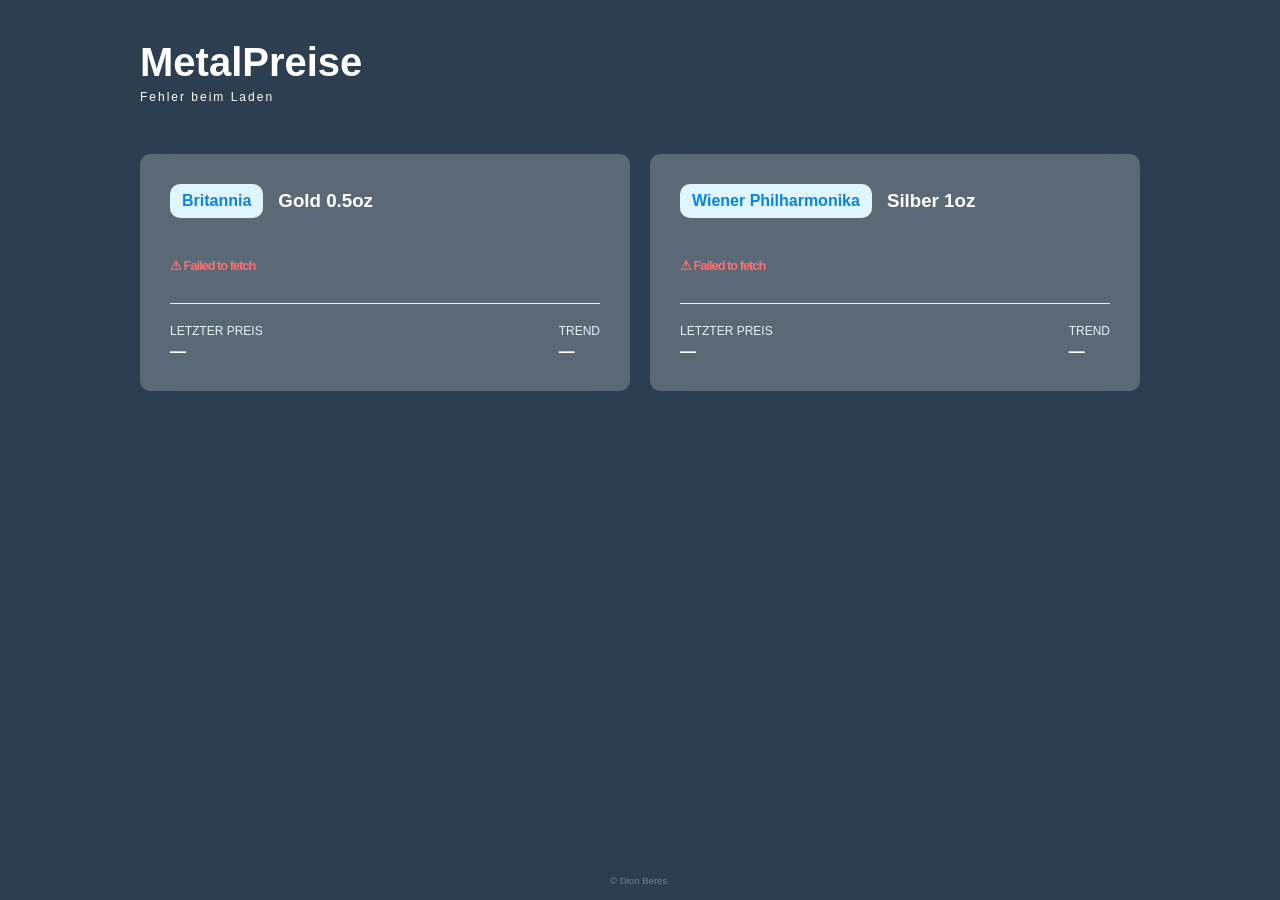
==== index.html @ 94a36470 "Fix HTML encoding issues in index.html" ====
<!DOCTYPE html>
<html lang="de">
<head>
    <meta charset="UTF-8">
    <meta name="viewport" content="width=device-width, initial-scale=1.0">
    <title>MetalPreise</title>
    <link rel="icon" type="image/png" href="assets/ico.png">
    <link rel="shortcut icon" href="assets/ico.png">
    <link rel="apple-touch-icon" href="assets/ico.png">
    <link rel="stylesheet" href="static/style.css">
</head>

<body>
    <div class="container">
        <header>
            <h1>MetalPreise</h1>
            <p class="last-updated" id="lastUpdated">API loading</p>
        </header>

        <div class="price-grid">
            <!-- Gold Card -->
            <div class="card">
                <div class="card-header">
                    <span class="symbol">Britannia</span>
                    <h3>Gold 0.5oz</h3>
                </div>
                <div class="price-main loading" id="goldPrice">
                    <span class="spinner"></span> Load..
                </div>
                <div class="stats">
                    <div class="stat-item">
                        <label>Letzter Preis</label>
                        <span id="goldAlt">—</span>
                    </div>
                    <div class="stat-item">
                        <label>Trend</label>
                        <span class="trend flat" id="goldTrend">—</span>
                    </div>
                </div>
            </div>

            <!-- Silver Card -->
            <div class="card">
                <div class="card-header">
                    <span class="symbol">Wiener Philharmonika</span>
                    <h3>Silber 1oz</h3>
                </div>
                <div class="price-main loading" id="silverPrice">
                    <span class="spinner"></span> …
                </div>
                <div class="stats">
                    <div class="stat-item">
                        <label>Letzter Preis</label>
                        <span id="silverAlt">—</span>
                    </div>
                    <div class="stat-item">
                        <label>Trend</label>
                        <span class="trend flat" id="silverTrend">—</span>
                    </div>
                </div>
            </div>
        </div>

    

        <footer class="footer" style="height: 10px;">
            <p style="font-size: 0.6rem;">© Dion Beres.</p>   <!-- Fürs Ego -->
        </footer>
    </div>
    <script>
        const API_KEY   = 'goldapi-dgj5smljlfodt-io';
        const CACHE_KEY = 'metalpreise_cache';
        const CACHE_TTL = 8 * 60 * 60 * 1000; // 8 stunden damit api nd abkackt

        const fmt = n => n.toLocaleString('de-DE', { minimumFractionDigits: 2, maximumFractionDigits: 2 }) + ' €';

        function trendInfo(change) {
            if (change > 0.005)  return { label: `▲ ${fmt(change)}`, cls: 'up' };
            if (change < -0.005) return { label: `▼ ${fmt(Math.abs(change))}`, cls: 'down' };
            return { label: '— stabil', cls: 'flat' };
        }

        function setPrice(id, value) {
            const el = document.getElementById(id);
            el.classList.remove('loading');
            el.innerHTML = `<span class="fade-in">${value}</span>`;
        }

        function setTrend(id, change) {
            const t = trendInfo(change);
            const el = document.getElementById(id);
            el.textContent = t.label;
            el.className = `trend ${t.cls}`;
        }

        function getCache() {
            try {
                const raw = localStorage.getItem(CACHE_KEY);
                if (!raw) return null;
                const d = JSON.parse(raw);
                if (Date.now() - d.timestamp < CACHE_TTL) return d;
            } catch {}
            return null;
        }

        function setCache(gold, silver) {
            try {
                const prev = getCache();
                localStorage.setItem(CACHE_KEY, JSON.stringify({
                    gold, silver,
                    prevGold:   prev?.gold   ?? gold,
                    prevSilver: prev?.silver ?? silver,
                    timestamp: Date.now()
                }));
            } catch {}
        }

        async function fetchSpot(metal) {
            const url = `https://corsproxy.io/?url=${encodeURIComponent('https://www.goldapi.io/api/' + metal + '/EUR')}`;
            const r = await fetch(url, { headers: { 'x-access-token': API_KEY } });
            if (!r.ok) throw new Error(`HTTP ${r.status}`);
            const d = await r.json();
            if (!d.price) throw new Error('Kein Preis erhalten');
            return d.price;
        }

        function randInt(min, max) {
        return Math.floor(Math.random() * (max - min + 1)) + min;
        }

        function renderData(goldSpot, silverSpot, prevGold, prevSilver, ts) {
            const goldFinal   = goldSpot   * 0.5 * 1.0;
            const silverFinal = silverSpot * 1.25;
            const prevGoldF   = prevGold   * 0.5 * 1.0 - randInt(-3, 2) * Math.random();
            const prevSilverF = prevSilver * 1.25- randInt(-2, 3) * Math.random();

            setPrice('goldPrice',   fmt(goldFinal));
            setPrice('silverPrice', fmt(silverFinal));

            document.getElementById('goldAlt').textContent   = fmt(prevGoldF);
            document.getElementById('silverAlt').textContent = fmt(prevSilverF);

            setTrend('goldTrend',   goldFinal   - prevGoldF);
            setTrend('silverTrend', silverFinal - prevSilverF);

            const d = new Date(ts);
            document.getElementById('lastUpdated').textContent =
                'Zuletzt aktualisiert am: ' +
                d.toLocaleDateString('de-DE') + ' · ' +
                d.toLocaleTimeString('de-DE', { hour: '2-digit', minute: '2-digit' });
        }

        async function load() {
            const cached = getCache();
            if (cached) {
                renderData(cached.gold, cached.silver, cached.prevGold, cached.prevSilver, cached.timestamp);
                return;
            }

            try {
                const [gold, silver] = await Promise.all([fetchSpot('XAU'), fetchSpot('XAG')]);
                setCache(gold, silver);
                const c = JSON.parse(localStorage.getItem(CACHE_KEY));
                renderData(gold, silver, c.prevGold, c.prevSilver, c.timestamp);
            } catch (e) {
                ['goldPrice', 'silverPrice'].forEach(id => {
                    const el = document.getElementById(id);
                    el.classList.remove('loading');
                    el.innerHTML = `<span style="color:#f87171;font-size:0.8rem">⚠ ${e.message}</span>`;
                });
                document.getElementById('lastUpdated').textContent = 'Fehler beim Laden';
            }
        }

        load();
    </script>
</body>

</html>
---- static/style.css ----
:root {
    --bg-color: #000000;
    --card-bg: #d2d2d2;
    --text-main: #ffffff;
    --text-muted: #e1f5fe;
    --accent: #0984e3;
    --white: #ffffff;
    --up-color: #00b894;
    --down-color: #d63031;
}

* {
    box-sizing: border-box;
    margin: 0;
    padding: 0;
}
body, html {
    height: 100%;
}

body {
    font-family: 'Inter', sans-serif;
    background: #2c3e50;
    color: var(--text-main);
    display: flex;
    flex-direction: row;
    justify-content: center;
    padding: 40px 20px;
}

.container {
    width: 100%;
    max-width: 1000px;
}

header {
    margin-bottom: 40px;
    text-align: left;
}

header h1 {
    font-size: 2.5rem;
    font-weight: 600;
    color: var(--white);
}

header h1 span {
    color: var(--accent);
}

header p {
    color: var(--text-muted);
    margin-top: 5px;
}


.price-grid {
    display: grid;
    grid-template-columns: repeat(auto-fit, minmax(280px, 1fr));
    gap: 20px;
}

.card {
    margin-top: 10px;
    background: rgba(255, 255, 255, 0.224); 
    backdrop-filter: blur(15px);
    -webkit-backdrop-filter: blur(15px);
    border-radius: 10px;
    padding: 30px;
}

.card:hover {
    transform: translateY(-5px);
    box-shadow: 5px  10px 5px rgba(0, 0, 0, 0.379);
    transition: all 0.3s ease-in-out;
}


.card-header {
    display: flex;
    align-items: center;
    margin-bottom: 20px;
}
.symbol {
    background: #e1f5fe;
    color: var(--accent);
    padding: 8px 12px;
    border-radius: 10px;
    font-weight: 600;
    margin-right: 15px;
}

.price-main {
    font-size: 2.2rem;
    font-weight: 600;
    margin-bottom: 25px;
    letter-spacing: -1px;
}

.stats {
    display: flex;
    justify-content: space-between;
    border-top: 1px solid #eee;
    padding-top: 20px;
}

.stat-item label {
    display: block;
    font-size: 0.75rem;
    color: var(--text-muted);
    text-transform: uppercase;
    margin-bottom: 5px;
}

.stat-item span {
    font-weight: 600;
}
.footer {
    text-align: center;
    padding: 20px;
    color: var(--text-muted);
    bottom: 0;

    position: fixed;
    height: 10px;
    width: 100%;
}

.trend.up { color: var(--up-color); }
.trend.down { color: var(--down-color); }
.trend.neutral { color: var(--text-muted); }

.last-updated {
    text-align: left;
    color: white;
    font-size: 0.75rem;
    letter-spacing: 2px;
    width: 100%;
}
.footer {
    position: fixed; bottom: 0; left: 0; width: 100%; height: 50px;
    background: rgba(0, 0, 0, 0);
    backdrop-filter: blur(10px);
    display: flex; align-items: center; justify-content: center;
    font-size: 0.8rem; color: #ffffff5c;
}


#liquid-metal {
  position: absolute;
  top: 50%;
  left: 50%;
  transform: translate(-50%, -50%);
  width: 3.5rem;
  height: 3.5rem;
  border-radius: 50%;
}

#liquid-metal::before {
  content: "";
  position: absolute;
  top: 50%;
  left: 50%;
  transform: translate(-50%, -50%);
  width: 3rem;
  height: 3rem;
  background: linear-gradient(var(--light-color), var(--dark-color));
  border-radius: 50%;
  box-shadow: inset 0 0.2rem 0.2rem 0.2rem rgba(255, 255, 255, 0.3);
}

.outline {
  position: relative;
  top: 50%;
  left: 50%;
  transform: translate(-50%, -50%);
  display: flex;
  justify-content: center;
  align-items: center;
  width: 3.5rem;
  height: 3.5rem;
  border-radius: 50%;
  z-index: 1;
}



.outline:hover::before {
  padding: 0.5rem;
  filter: grayscale(0);
}

.outline .svg-icon {
  width: 1rem;
  fill: var(--icon-color);
  transform: rotate(-45deg);
}

@media (max-width: 700px) {
    .footer {
        display: none;
    }
}
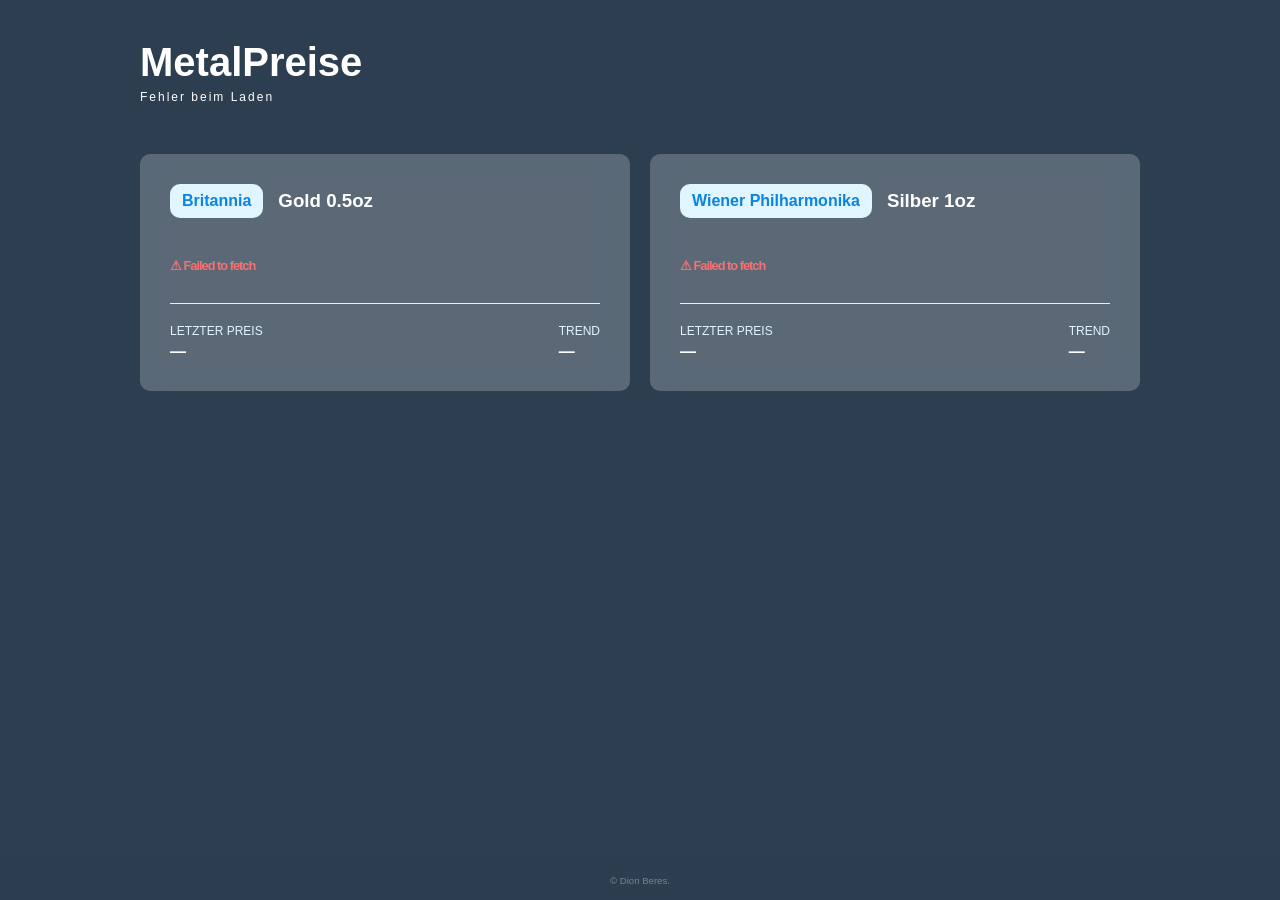
==== commit e80a49e1: "Fix HTML encoding issues in index.html" ====
--- a/index.html
+++ b/index.html
@@ -129,9 +129,9 @@
         }
 
         function renderData(goldSpot, silverSpot, prevGold, prevSilver, ts) {
-            const goldFinal   = goldSpot   * 0.5 * 1.0;
+            const goldFinal   = goldSpot   * 0.5 * 1.026;
             const silverFinal = silverSpot * 1.25;
-            const prevGoldF   = prevGold   * 0.5 * 1.0 - randInt(-3, 2) * Math.random();
+            const prevGoldF   = prevGold   * 0.5 * 1.026 - randInt(-3, 2) * Math.random();
             const prevSilverF = prevSilver * 1.25- randInt(-2, 3) * Math.random();
 
             setPrice('goldPrice',   fmt(goldFinal));
@@ -177,3 +177,4 @@
 </body>
 
 </html>
+
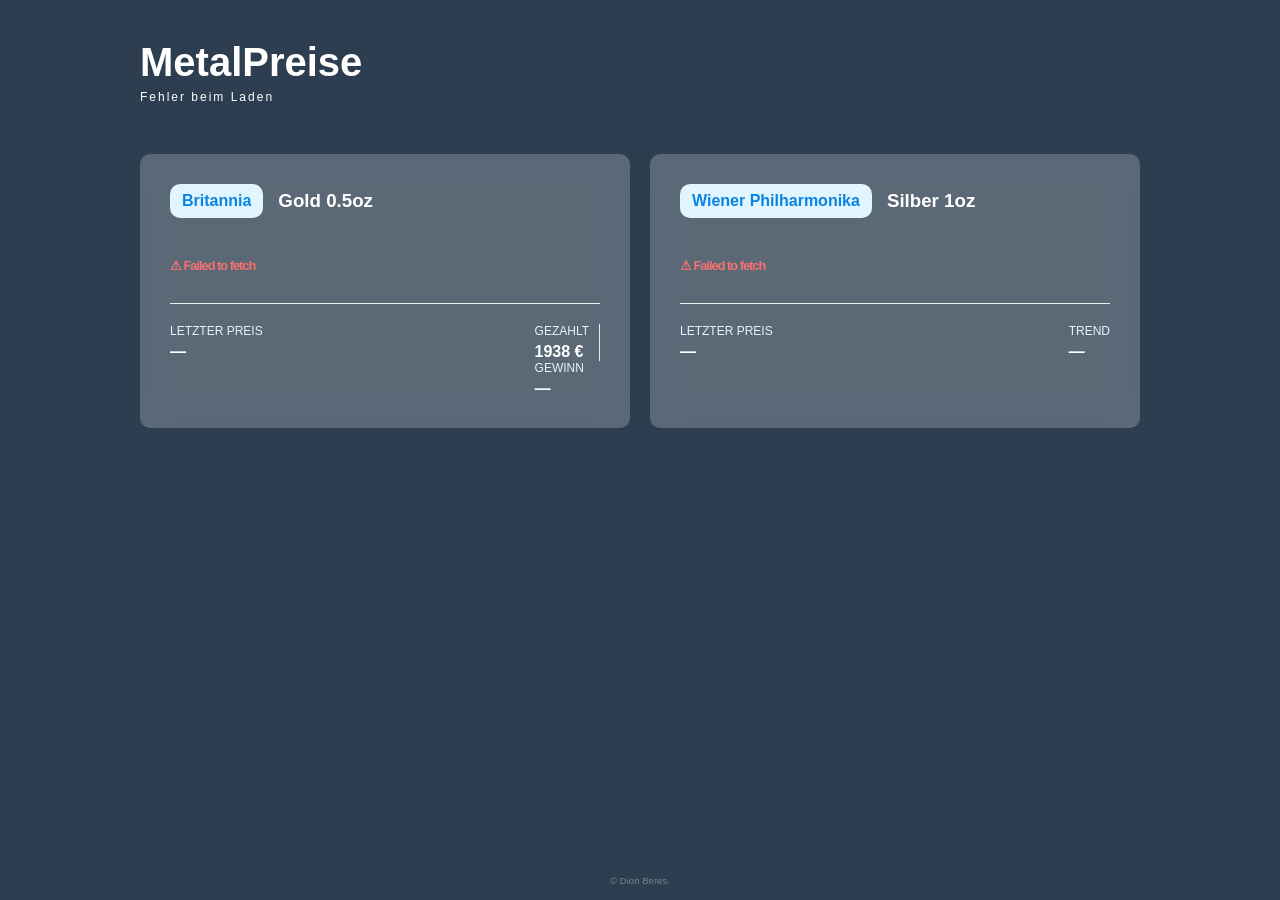
==== commit cfd8c654: "Add paid statistics for gold prices Added paid statistics for gold prices and updated the rendering " ====
--- a/index.html
+++ b/index.html
@@ -32,10 +32,16 @@
                         <label>Letzter Preis</label>
                         <span id="goldAlt">—</span>
                     </div>
-                    <div class="stat-item">
-                        <label>Trend</label>
-                        <span class="trend flat" id="goldTrend">—</span>
-                    </div>
+                    <section class="paid-stats">
+                        <div class="stat-item" style="border-right: 1px solid rgba(255, 255, 255, 0.874); padding-right: 10px;">
+                            <label>Gezahlt</label>
+                            <span class="trend flat" id="GoldGezahlt">0</span>
+                        </div>
+                        <div class="stat-item">
+                            <label>Gewinn</label>
+                            <span class="trend flat" id="goldTrend">—</span>
+                        </div>
+                    </section>
                 </div>
             </div>
 
@@ -71,6 +77,10 @@
         const API_KEY   = 'goldapi-dgj5smljlfodt-io';
         const CACHE_KEY = 'metalpreise_cache';
         const CACHE_TTL = 8 * 60 * 60 * 1000; // 8 stunden damit api nd abkackt
+
+        const BezahltGold = 1938;
+
+        document.getElementById('GoldGezahlt').innerText = BezahltGold+" €";
 
         const fmt = n => n.toLocaleString('de-DE', { minimumFractionDigits: 2, maximumFractionDigits: 2 }) + ' €';
 
@@ -131,7 +141,7 @@
         function renderData(goldSpot, silverSpot, prevGold, prevSilver, ts) {
             const goldFinal   = goldSpot   * 0.5 * 1.026;
             const silverFinal = silverSpot * 1.25;
-            const prevGoldF   = prevGold   * 0.5 * 1.026 - randInt(-3, 2) * Math.random();
+            const prevGoldF   = goldFinal + BezahltGold - goldFinal;
             const prevSilverF = prevSilver * 1.25- randInt(-2, 3) * Math.random();
 
             setPrice('goldPrice',   fmt(goldFinal));
@@ -175,6 +185,4 @@
         load();
     </script>
 </body>
-
 </html>
-
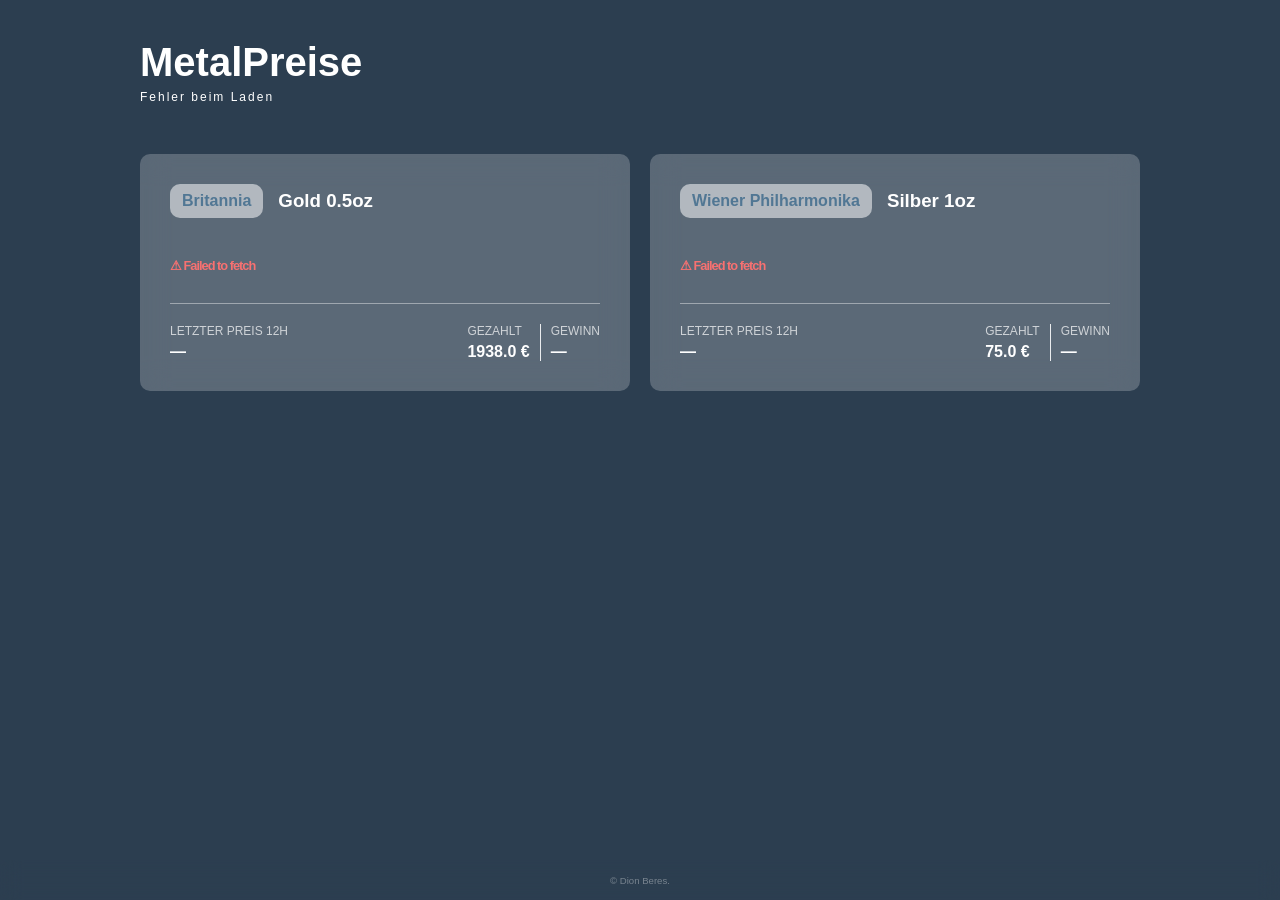
==== commit e62fbbd0: "Fix HTML structure and update price display logic" ====
--- a/index.html
+++ b/index.html
@@ -25,17 +25,17 @@
                     <h3>Gold 0.5oz</h3>
                 </div>
                 <div class="price-main loading" id="goldPrice">
-                    <span class="spinner"></span> Load..
+                    <span class="spinner"></span> Load...
                 </div>
                 <div class="stats">
                     <div class="stat-item">
-                        <label>Letzter Preis</label>
+                        <label>Letzter Preis 12h</label>
                         <span id="goldAlt">—</span>
                     </div>
                     <section class="paid-stats">
                         <div class="stat-item" style="border-right: 1px solid rgba(255, 255, 255, 0.874); padding-right: 10px;">
                             <label>Gezahlt</label>
-                            <span class="trend flat" id="GoldGezahlt">0</span>
+                            <span class="trend flat" id="GoldGezahlt">Load...</span>
                         </div>
                         <div class="stat-item">
                             <label>Gewinn</label>
@@ -52,25 +52,29 @@
                     <h3>Silber 1oz</h3>
                 </div>
                 <div class="price-main loading" id="silverPrice">
-                    <span class="spinner"></span> …
+                    <span class="spinner"></span> Load...
                 </div>
                 <div class="stats">
                     <div class="stat-item">
-                        <label>Letzter Preis</label>
+                        <label>Letzter Preis 12h</label>
                         <span id="silverAlt">—</span>
                     </div>
-                    <div class="stat-item">
-                        <label>Trend</label>
-                        <span class="trend flat" id="silverTrend">—</span>
-                    </div>
+                    <section class="paid-stats">
+                        <div class="stat-item" style="border-right: 1px solid rgba(255, 255, 255, 0.874); padding-right: 10px;">
+                            <label>Gezahlt</label>
+                            <span class="trend flat" id="SilberGezahlt">Load...</span>
+                        </div>
+                        <div class="stat-item">
+                            <label>Gewinn</label>
+                            <span class="trend flat" id="silverTrend">—</span>
+                        </div>
+                    </section>
                 </div>
             </div>
         </div>
 
-    
-
         <footer class="footer" style="height: 10px;">
-            <p style="font-size: 0.6rem;">© Dion Beres.</p>   <!-- Fürs Ego -->
+            <p style="font-size: 0.6rem;">© Dion Beres.</p>   <!-- fürs Ego -->
         </footer>
     </div>
     <script>
@@ -78,12 +82,28 @@
         const CACHE_KEY = 'metalpreise_cache';
         const CACHE_TTL = 8 * 60 * 60 * 1000; // 8 stunden damit api nd abkackt
 
+        // bezahltes geld
         const BezahltGold = 1938;
-
-        document.getElementById('GoldGezahlt').innerText = BezahltGold+" €";
+        const BezahltSilver = 75;
+
+        if (String(BezahltGold).endsWith("0")) {
+            document.getElementById('GoldGezahlt').innerText = BezahltGold + " €";
+        } else {
+            document.getElementById('GoldGezahlt').innerText = BezahltGold + ".0 €";}
+        
+        if (String(BezahltSilver).endsWith("0")) {
+            document.getElementById('SilberGezahlt').innerText = BezahltSilver + " €";
+        } else {
+            document.getElementById('SilberGezahlt').innerText = BezahltSilver + ".0 €";
+        }
+
+
 
         const fmt = n => n.toLocaleString('de-DE', { minimumFractionDigits: 2, maximumFractionDigits: 2 }) + ' €';
 
+        function randInt(min, max) {
+            return Math.floor(Math.random() * (max - min + 1)) + min;
+        }
         function trendInfo(change) {
             if (change > 0.005)  return { label: `▲ ${fmt(change)}`, cls: 'up' };
             if (change < -0.005) return { label: `▼ ${fmt(Math.abs(change))}`, cls: 'down' };
@@ -101,16 +121,6 @@
             const el = document.getElementById(id);
             el.textContent = t.label;
             el.className = `trend ${t.cls}`;
-        }
-
-        function getCache() {
-            try {
-                const raw = localStorage.getItem(CACHE_KEY);
-                if (!raw) return null;
-                const d = JSON.parse(raw);
-                if (Date.now() - d.timestamp < CACHE_TTL) return d;
-            } catch {}
-            return null;
         }
 
         function setCache(gold, silver) {
@@ -134,24 +144,22 @@
             return d.price;
         }
 
-        function randInt(min, max) {
-        return Math.floor(Math.random() * (max - min + 1)) + min;
-        }
-
         function renderData(goldSpot, silverSpot, prevGold, prevSilver, ts) {
             const goldFinal   = goldSpot   * 0.5 * 1.026;
             const silverFinal = silverSpot * 1.25;
             const prevGoldF   = goldFinal + BezahltGold - goldFinal;
-            const prevSilverF = prevSilver * 1.25- randInt(-2, 3) * Math.random();
+            const prevSilverF = silverFinal + BezahltSilver - silverFinal;
 
             setPrice('goldPrice',   fmt(goldFinal));
             setPrice('silverPrice', fmt(silverFinal));
 
-            document.getElementById('goldAlt').textContent   = fmt(prevGoldF);
-            document.getElementById('silverAlt').textContent = fmt(prevSilverF);
-
-            setTrend('goldTrend',   goldFinal   - prevGoldF);
+            setTrend('goldTrend',   goldFinal - prevGoldF);
             setTrend('silverTrend', silverFinal - prevSilverF);
+
+            let randomGold = randInt(-5, 7.5);
+            let randomSilver = randInt(-2.5, 2.5);
+            document.getElementById('goldAlt').textContent   = fmt(goldFinal + randomGold);
+            document.getElementById('silverAlt').textContent = fmt(silverFinal + randomSilver);
 
             const d = new Date(ts);
             document.getElementById('lastUpdated').textContent =
@@ -160,6 +168,18 @@
                 d.toLocaleTimeString('de-DE', { hour: '2-digit', minute: '2-digit' });
         }
 
+        function getCache() {
+
+
+            try {
+                const raw = localStorage.getItem(CACHE_KEY);
+                if (!raw) return null;
+                const d = JSON.parse(raw);
+                if (Date.now() - d.timestamp < CACHE_TTL) return d;
+            } catch {}
+
+            return null;
+        }
         async function load() {
             const cached = getCache();
             if (cached) {
--- a/static/style.css
+++ b/static/style.css
@@ -2,8 +2,8 @@
     --bg-color: #000000;
     --card-bg: #d2d2d2;
     --text-main: #ffffff;
-    --text-muted: #e1f5fe;
-    --accent: #0984e3;
+    --text-muted: #ffffffb5;
+    --accent: #517794;
     --white: #ffffff;
     --up-color: #00b894;
     --down-color: #d63031;
@@ -14,9 +14,6 @@
     margin: 0;
     padding: 0;
 }
-body, html {
-    height: 100%;
-}
 
 body {
     font-family: 'Inter', sans-serif;
@@ -52,14 +49,11 @@
     color: var(--text-muted);
     margin-top: 5px;
 }
-
-
 .price-grid {
     display: grid;
     grid-template-columns: repeat(auto-fit, minmax(280px, 1fr));
     gap: 20px;
 }
-
 .card {
     margin-top: 10px;
     background: rgba(255, 255, 255, 0.224); 
@@ -68,21 +62,20 @@
     border-radius: 10px;
     padding: 30px;
 }
-
-.card:hover {
-    transform: translateY(-5px);
-    box-shadow: 5px  10px 5px rgba(0, 0, 0, 0.379);
-    transition: all 0.3s ease-in-out;
-}
-
-
+.paid-stats {
+    display: flex;
+    flex-direction: row;
+    align-items: center;
+    gap: 10px ;
+    justify-content: space-between;
+}
 .card-header {
     display: flex;
     align-items: center;
     margin-bottom: 20px;
 }
 .symbol {
-    background: #e1f5fe;
+    background: #ffffff87;
     color: var(--accent);
     padding: 8px 12px;
     border-radius: 10px;
@@ -100,7 +93,7 @@
 .stats {
     display: flex;
     justify-content: space-between;
-    border-top: 1px solid #eee;
+    border-top: 1px solid #ffffff6a;
     padding-top: 20px;
 }
 
@@ -120,7 +113,7 @@
     padding: 20px;
     color: var(--text-muted);
     bottom: 0;
-
+    
     position: fixed;
     height: 10px;
     width: 100%;
@@ -200,4 +193,10 @@
     .footer {
         display: none;
     }
-}+}
+
+@media (max-width: 700px) {
+    html {
+        font-size: 12px;
+    }
+}
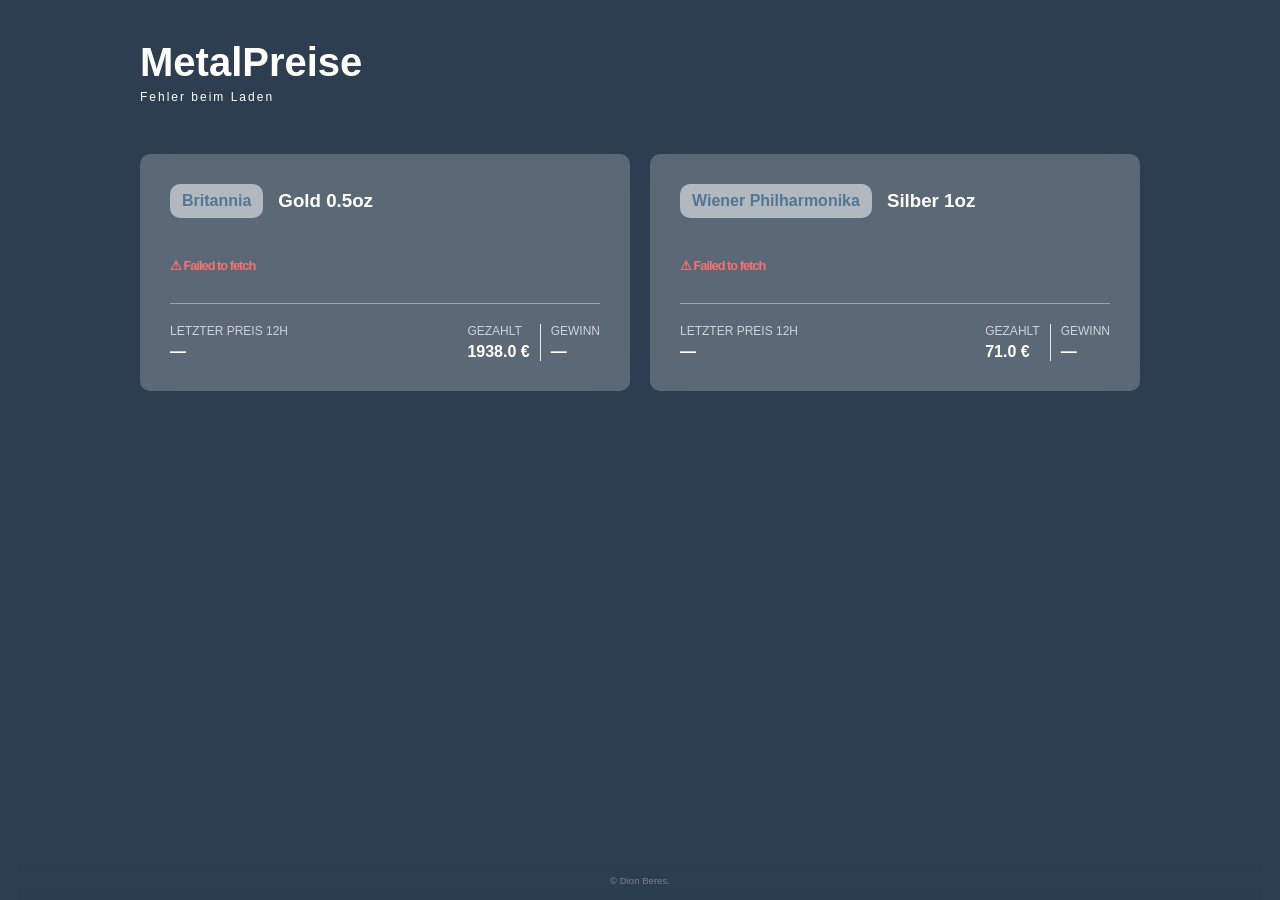
==== commit 9287847d: "Fix HTML encoding issues in index.html" ====
--- a/index.html
+++ b/index.html
@@ -84,7 +84,7 @@
 
         // bezahltes geld
         const BezahltGold = 1938;
-        const BezahltSilver = 75;
+        const BezahltSilver = 71;
 
         if (String(BezahltGold).endsWith("0")) {
             document.getElementById('GoldGezahlt').innerText = BezahltGold + " €";
@@ -206,3 +206,4 @@
     </script>
 </body>
 </html>
+
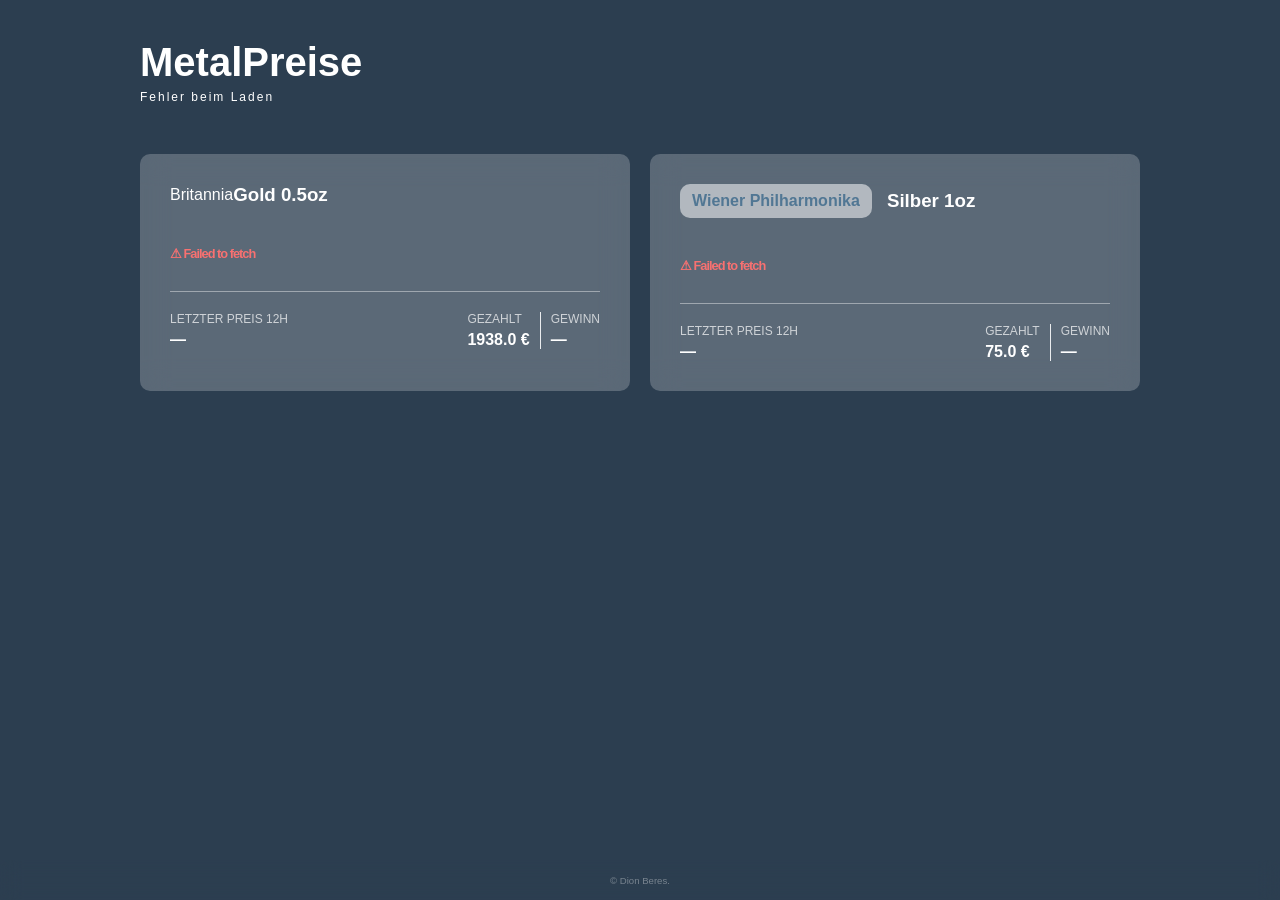
==== commit 0ac87e93: "Update index.html" ====
--- a/index.html
+++ b/index.html
@@ -21,7 +21,7 @@
             <!-- Gold Card -->
             <div class="card">
                 <div class="card-header">
-                    <span class="symbol">Britannia</span>
+                    <span class="symbol1">Britannia</span>
                     <h3>Gold 0.5oz</h3>
                 </div>
                 <div class="price-main loading" id="goldPrice">
@@ -74,7 +74,7 @@
         </div>
 
         <footer class="footer" style="height: 10px;">
-            <p style="font-size: 0.6rem;">© Dion Beres.</p>   <!-- fürs Ego -->
+            <p style="font-size: 0.6rem;">© Dion Beres.</p>
         </footer>
     </div>
     <script>
@@ -84,7 +84,7 @@
 
         // bezahltes geld
         const BezahltGold = 1938;
-        const BezahltSilver = 71;
+        const BezahltSilver = 75;
 
         if (String(BezahltGold).endsWith("0")) {
             document.getElementById('GoldGezahlt').innerText = BezahltGold + " €";
@@ -206,4 +206,3 @@
     </script>
 </body>
 </html>
-
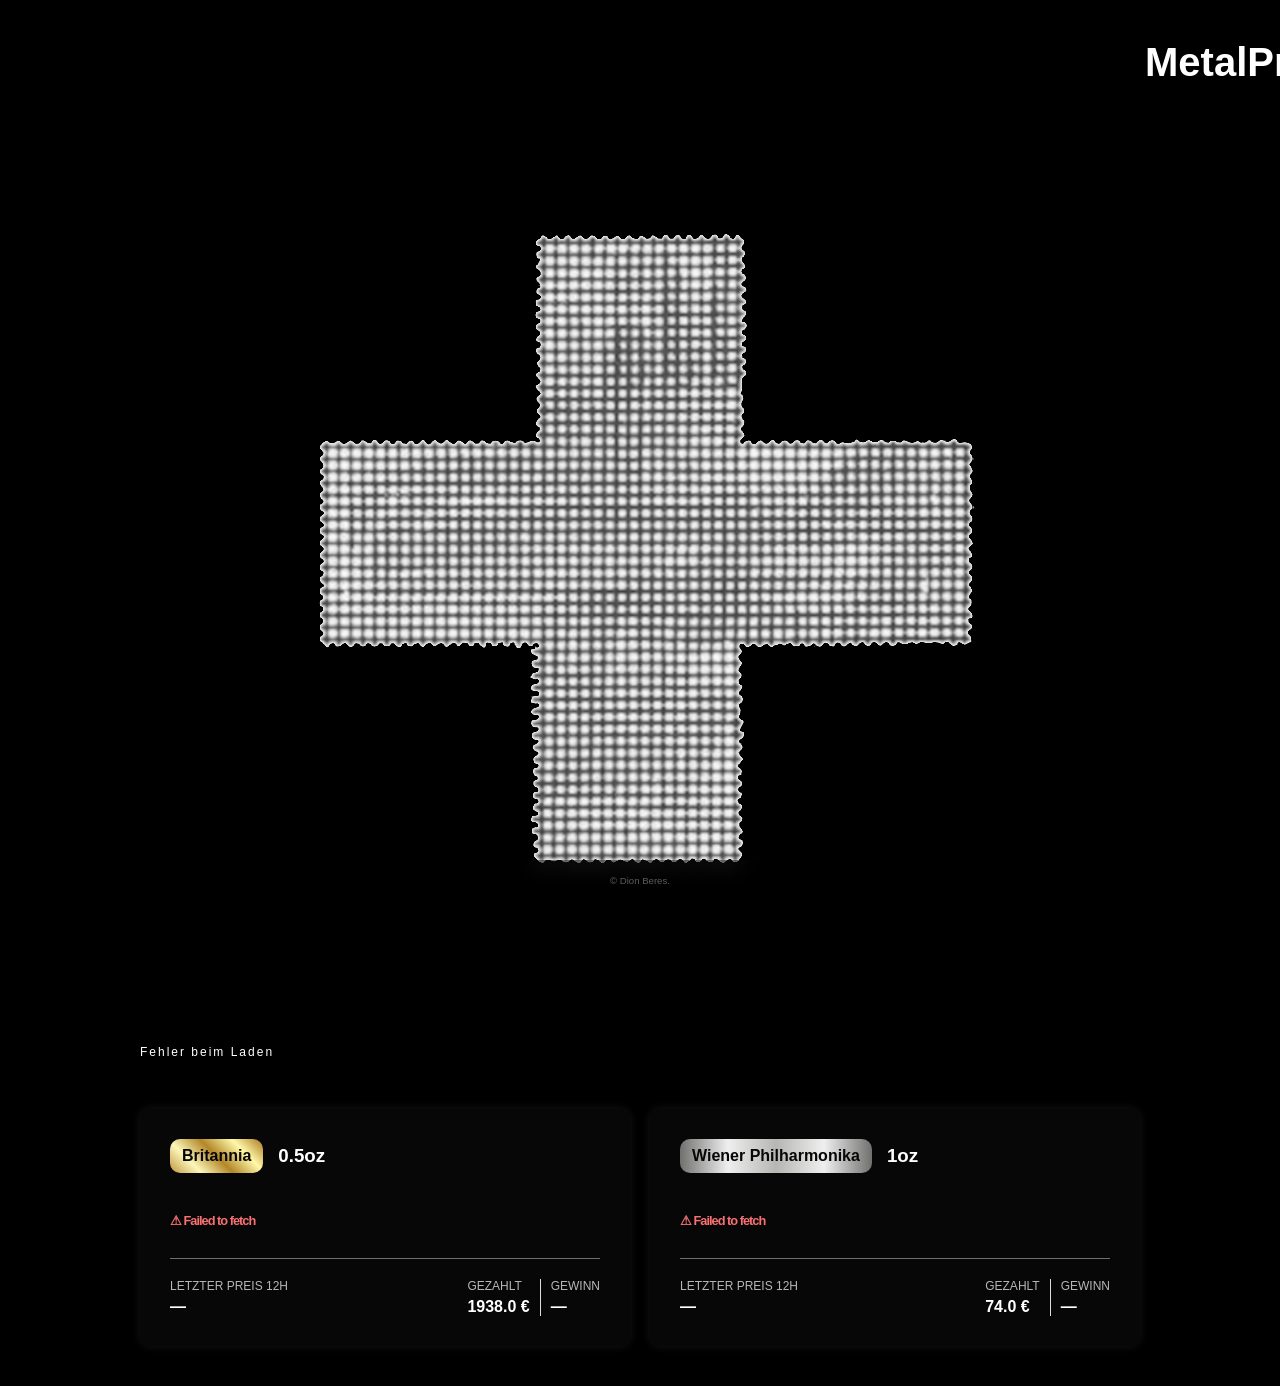
==== commit 11aa7925: "Update index.html" ====
--- a/index.html
+++ b/index.html
@@ -6,14 +6,17 @@
     <title>MetalPreise</title>
     <link rel="icon" type="image/png" href="assets/ico.png">
     <link rel="shortcut icon" href="assets/ico.png">
-    <link rel="apple-touch-icon" href="assets/ico.png">
+    <link rel="apple-touch-icon" href="assets/ico.png"> 
     <link rel="stylesheet" href="static/style.css">
 </head>
 
 <body>
     <div class="container">
         <header>
-            <h1>MetalPreise</h1>
+            <div style="display: flex; flex-direction: row; gap: 5px;">
+                <img src="assets/ico.png" alt="Logo">
+                <h1>MetalPreise</h1>
+            </div>
             <p class="last-updated" id="lastUpdated">API loading</p>
         </header>
 
@@ -22,7 +25,7 @@
             <div class="card">
                 <div class="card-header">
                     <span class="symbol1">Britannia</span>
-                    <h3>Gold 0.5oz</h3>
+                    <h3>0.5oz</h3>
                 </div>
                 <div class="price-main loading" id="goldPrice">
                     <span class="spinner"></span> Load...
@@ -33,7 +36,7 @@
                         <span id="goldAlt">—</span>
                     </div>
                     <section class="paid-stats">
-                        <div class="stat-item" style="border-right: 1px solid rgba(255, 255, 255, 0.874); padding-right: 10px;">
+                        <div class="stat-item" style="border-right: 1px solid #dddddd; padding-right: 10px;">
                             <label>Gezahlt</label>
                             <span class="trend flat" id="GoldGezahlt">Load...</span>
                         </div>
@@ -49,7 +52,7 @@
             <div class="card">
                 <div class="card-header">
                     <span class="symbol">Wiener Philharmonika</span>
-                    <h3>Silber 1oz</h3>
+                    <h3>1oz</h3>
                 </div>
                 <div class="price-main loading" id="silverPrice">
                     <span class="spinner"></span> Load...
@@ -60,7 +63,7 @@
                         <span id="silverAlt">—</span>
                     </div>
                     <section class="paid-stats">
-                        <div class="stat-item" style="border-right: 1px solid rgba(255, 255, 255, 0.874); padding-right: 10px;">
+                        <div class="stat-item" style="border-right: 1px solid #dddddd; padding-right: 10px;">
                             <label>Gezahlt</label>
                             <span class="trend flat" id="SilberGezahlt">Load...</span>
                         </div>
@@ -80,11 +83,11 @@
     <script>
         const API_KEY   = 'goldapi-dgj5smljlfodt-io';
         const CACHE_KEY = 'metalpreise_cache';
-        const CACHE_TTL = 8 * 60 * 60 * 1000; // 8 stunden damit api nd abkackt
+        const CACHE_TTL = 8 * 60 * 60 * 1000; // 8h till next update
 
         // bezahltes geld
         const BezahltGold = 1938;
-        const BezahltSilver = 75;
+        const BezahltSilver = 74;
 
         if (String(BezahltGold).endsWith("0")) {
             document.getElementById('GoldGezahlt').innerText = BezahltGold + " €";
--- a/static/style.css
+++ b/static/style.css
@@ -17,7 +17,7 @@
 
 body {
     font-family: 'Inter', sans-serif;
-    background: #2c3e50;
+    background: #000000;
     color: var(--text-main);
     display: flex;
     flex-direction: row;
@@ -56,11 +56,12 @@
 }
 .card {
     margin-top: 10px;
-    background: rgba(255, 255, 255, 0.224); 
+    background: rgb(7, 7, 7); 
     backdrop-filter: blur(15px);
     -webkit-backdrop-filter: blur(15px);
     border-radius: 10px;
     padding: 30px;
+    box-shadow: 0 0 10px rgba(255, 255, 255, 0.092);
 }
 .paid-stats {
     display: flex;
@@ -74,14 +75,38 @@
     align-items: center;
     margin-bottom: 20px;
 }
-.symbol {
-    background: #ffffff87;
-    color: var(--accent);
+.symbol1 {
+    background: linear-gradient(
+    45deg, 
+    #bf953f, 
+    #fcf6ba, 
+    #b38728, 
+    #fff8a9, 
+    #aa771c
+    );
+    color: rgb(7, 7, 7);
     padding: 8px 12px;
     border-radius: 10px;
     font-weight: 600;
     margin-right: 15px;
 }
+
+.symbol {
+    background: linear-gradient(
+        90deg, 
+        #70706F 0%, 
+        #EFEFEF 25%, 
+        #B6B6B4 50%, 
+        #EFEFEF 75%, 
+        #70706F 100%
+    );
+    color: rgb(7, 7, 7);
+    padding: 8px 12px;
+    border-radius: 10px;
+    font-weight: 600;
+    margin-right: 15px;
+}
+
 
 .price-main {
     font-size: 2.2rem;
@@ -176,8 +201,6 @@
   z-index: 1;
 }
 
-
-
 .outline:hover::before {
   padding: 0.5rem;
   filter: grayscale(0);
@@ -200,3 +223,4 @@
         font-size: 12px;
     }
 }
+
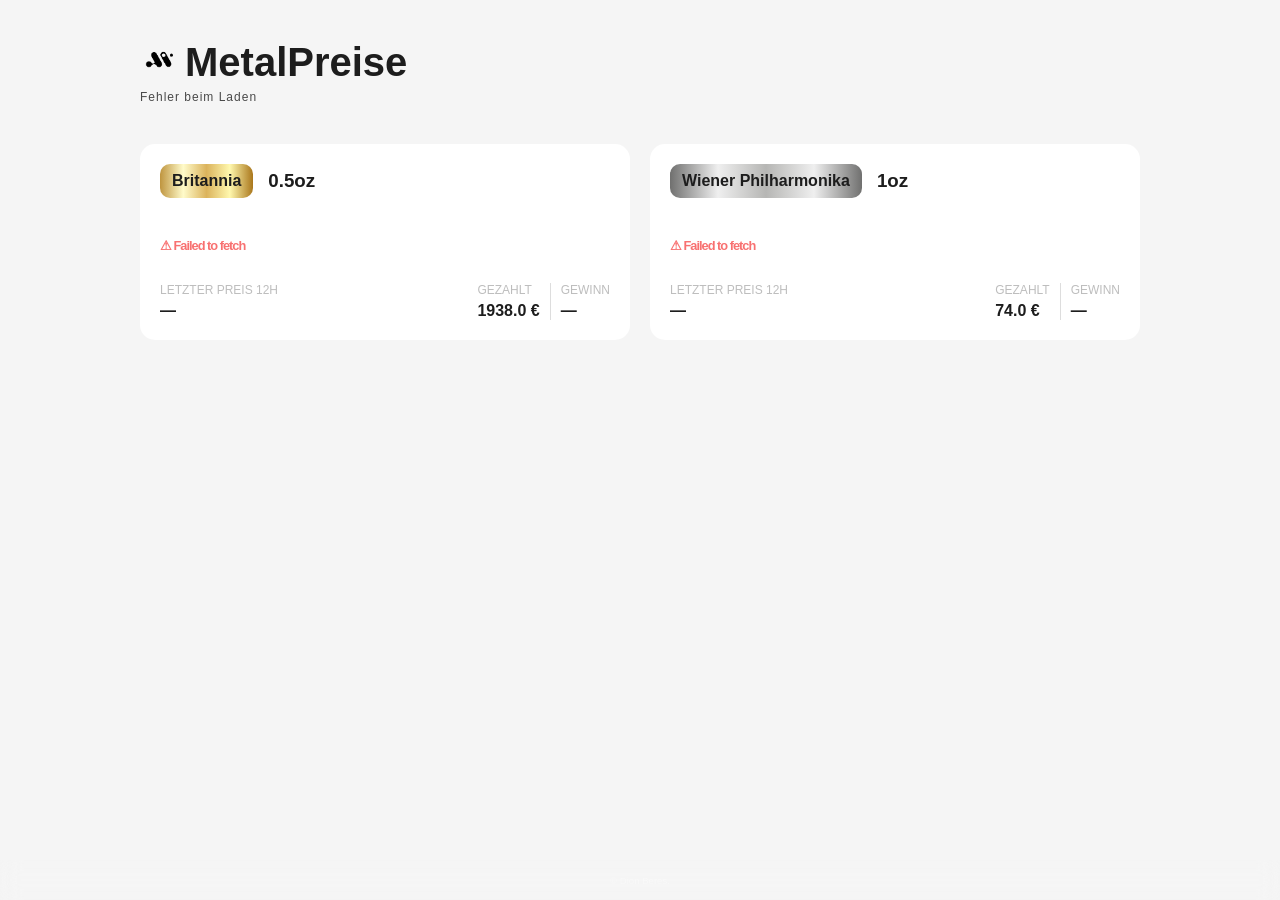
==== commit 926a6307: "Add files via upload" ====
--- a/index.html
+++ b/index.html
@@ -208,4 +208,4 @@
         load();
     </script>
 </body>
-</html>
+</html>
--- a/static/style.css
+++ b/static/style.css
@@ -1,10 +1,10 @@
 :root {
-    --bg-color: #000000;
-    --card-bg: #d2d2d2;
-    --text-main: #ffffff;
-    --text-muted: #ffffffb5;
+    --bg-color: #1D1D1D;
+    --card-bg: #1D1D1D;
+    --text-main: #1D1D1D;
+    --text-muted: #a2a2a2b5;
     --accent: #517794;
-    --white: #ffffff;
+    --white: #1D1D1D;
     --up-color: #00b894;
     --down-color: #d63031;
 }
@@ -16,8 +16,9 @@
 }
 
 body {
+    background-color: #F5F5F5;
     font-family: 'Inter', sans-serif;
-    background: #000000;
+    color: #1D1D1D;
     color: var(--text-main);
     display: flex;
     flex-direction: row;
@@ -55,13 +56,9 @@
     gap: 20px;
 }
 .card {
-    margin-top: 10px;
-    background: rgb(7, 7, 7); 
-    backdrop-filter: blur(15px);
-    -webkit-backdrop-filter: blur(15px);
-    border-radius: 10px;
-    padding: 30px;
-    box-shadow: 0 0 10px rgba(255, 255, 255, 0.092);
+    background: white; 
+    border-radius: 15px;
+    padding: 20px;
 }
 .paid-stats {
     display: flex;
@@ -77,14 +74,14 @@
 }
 .symbol1 {
     background: linear-gradient(
-    45deg, 
-    #bf953f, 
-    #fcf6ba, 
-    #b38728, 
-    #fff8a9, 
-    #aa771c
+    90deg, 
+    #bf953f 0%, 
+    #fffbca 25%, 
+    #dbb35c 50%, 
+    #fff8ae 75%, 
+    #aa771c 100%
     );
-    color: rgb(7, 7, 7);
+    color: #1D1D1D;
     padding: 8px 12px;
     border-radius: 10px;
     font-weight: 600;
@@ -100,7 +97,7 @@
         #EFEFEF 75%, 
         #70706F 100%
     );
-    color: rgb(7, 7, 7);
+    color: #1D1D1D;
     padding: 8px 12px;
     border-radius: 10px;
     font-weight: 600;
@@ -118,8 +115,6 @@
 .stats {
     display: flex;
     justify-content: space-between;
-    border-top: 1px solid #ffffff6a;
-    padding-top: 20px;
 }
 
 .stat-item label {
@@ -150,9 +145,9 @@
 
 .last-updated {
     text-align: left;
-    color: white;
+    color: rgb(73, 73, 73);
     font-size: 0.75rem;
-    letter-spacing: 2px;
+    letter-spacing: 1px;
     width: 100%;
 }
 .footer {
@@ -162,7 +157,10 @@
     display: flex; align-items: center; justify-content: center;
     font-size: 0.8rem; color: #ffffff5c;
 }
-
+img {
+    width: 40px;
+    height: 40px;
+}
 
 #liquid-metal {
   position: absolute;
@@ -222,5 +220,4 @@
     html {
         font-size: 12px;
     }
-}
-
+}
